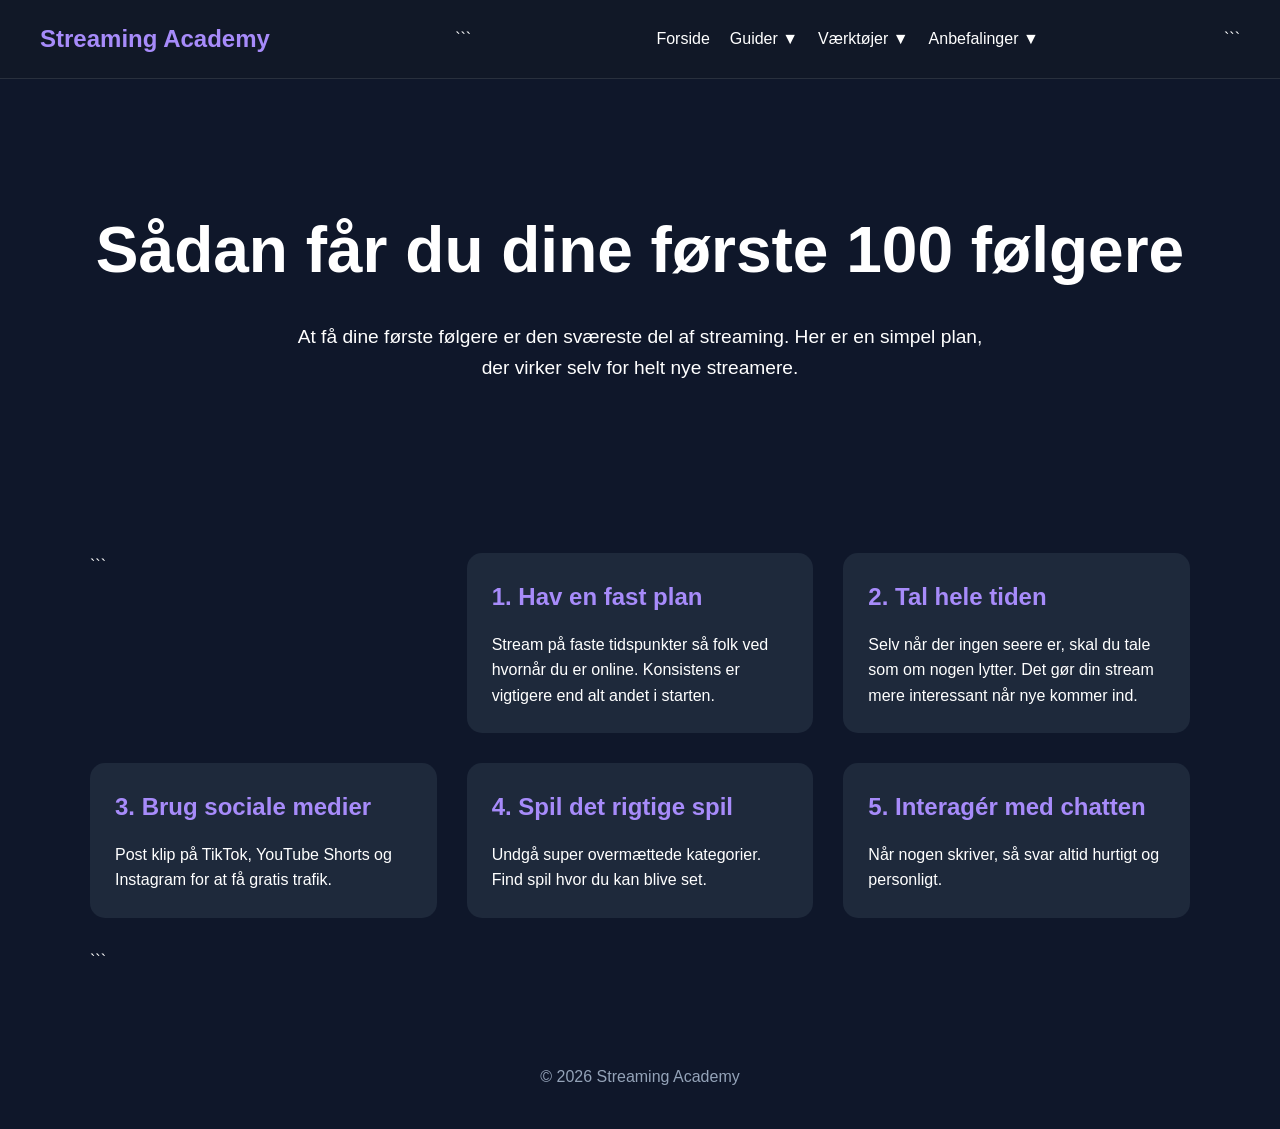
==== 100-foelgere.html @ 8b01aa16 "Add files via upload" ====
<!DOCTYPE html>

<html lang="da">
<head>
    <meta charset="UTF-8">
    <meta name="viewport" content="width=device-width, initial-scale=1.0">
    <title>Første 100 Følgere</title>
    <link rel="stylesheet" href="style.css">
</head>
<body>

<header>
    <div class="logo">Streaming Academy</div>

```
<nav>
    <a href="index.html">Forside</a>

    <div class="dropdown">
        <button class="dropbtn">Guider ▼</button>
        <div class="dropdown-content">
            <a href="100-foelgere.html">Første 100 Følgere</a>
            <a href="thumbnails.html">Thumbnails</a>
            <a href="stream-setup.html">Stream Setup</a>
            <a href="obs-guide.html">OBS Guide</a>
        </div>
    </div>

    <div class="dropdown">
        <button class="dropbtn">Værktøjer ▼</button>
        <div class="dropdown-content">
            <a href="streamnavn.html">Streamnavn Generator</a>
            <a href="contentideer.html">Content Idéer</a>
            <a href="bitrate-kalkulator.html">Bitrate Kalkulator</a>
            <a href="mikrofontest.html">Mikrofon Test</a>
        </div>
    </div>

    <div class="dropdown">
        <button class="dropbtn">Anbefalinger ▼</button>
        <div class="dropdown-content">
            <a href="webcams.html">Webcams</a>
            <a href="mikrofoner.html">Mikrofoner</a>
        </div>
    </div>
</nav>
```

</header>

<section class="hero">
    <h1>Sådan får du dine første 100 følgere</h1>
    <p>
        At få dine første følgere er den sværeste del af streaming.
        Her er en simpel plan, der virker selv for helt nye streamere.
    </p>
</section>

<section class="cards">

```
<div class="card">
    <h2>1. Hav en fast plan</h2>
    <p>
        Stream på faste tidspunkter så folk ved hvornår du er online.
        Konsistens er vigtigere end alt andet i starten.
    </p>
</div>

<div class="card">
    <h2>2. Tal hele tiden</h2>
    <p>
        Selv når der ingen seere er, skal du tale som om nogen lytter.
        Det gør din stream mere interessant når nye kommer ind.
    </p>
</div>

<div class="card">
    <h2>3. Brug sociale medier</h2>
    <p>
        Post klip på TikTok, YouTube Shorts og Instagram for at få gratis trafik.
    </p>
</div>

<div class="card">
    <h2>4. Spil det rigtige spil</h2>
    <p>
        Undgå super overmættede kategorier. Find spil hvor du kan blive set.
    </p>
</div>

<div class="card">
    <h2>5. Interagér med chatten</h2>
    <p>
        Når nogen skriver, så svar altid hurtigt og personligt.
    </p>
</div>
```

</section>

<footer>
    <p>© 2026 Streaming Academy</p>
</footer>

</body>
</html>
---- style.css ----
*{
margin:0;
padding:0;
box-sizing:border-box;
font-family:Arial,sans-serif;
}

html{
scroll-behavior:smooth;
}

body{
background:#0f172a;
color:white;
line-height:1.6;
}

header{
position:sticky;
top:0;
z-index:1000;
background:#111827;
display:flex;
justify-content:space-between;
align-items:center;
padding:20px 40px;
border-bottom:1px solid rgba(255,255,255,0.1);
}

.logo{
font-size:1.5rem;
font-weight:bold;
color:#a78bfa;
}

nav{
display:flex;
align-items:center;
gap:20px;
}

nav a{
color:white;
text-decoration:none;
}

.dropdown{
position:relative;
}

.dropbtn{
background:none;
border:none;
color:white;
cursor:pointer;
font-size:1rem;
}

.dropdown-content{
display:none;
position:absolute;
background:#1e293b;
min-width:220px;
border-radius:10px;
overflow:hidden;
box-shadow:0 0 20px rgba(0,0,0,0.4);
}

.dropdown-content a{
display:block;
padding:12px;
color:white;
text-decoration:none;
}

.dropdown-content a:hover

.dropdown:hover .dropdown-content{
display:block;
}

.hero{
text-align:center;
padding:120px 20px;
}

.hero h1{
font-size:4rem;
margin-bottom:20px;
}

.hero p{
max-width:700px;
margin:auto;
font-size:1.2rem;
}

.btn{
display:inline-block;
margin-top:25px;
padding:15px 30px;
background:#7c3aed;
color:white;
text-decoration:none;
border-radius:10px;
transition:.3s;
box-shadow:0 0 15px rgba(124,58,237,.6);
}

.btn:hover{
transform:translateY(-3px);
box-shadow:0 0 30px rgba(124,58,237,1);
}

.cards{
display:grid;
grid-template-columns:repeat(auto-fit,minmax(280px,1fr));
gap:30px;
padding:50px;
max-width:1200px;
margin:auto;
}

.card{
background:#1e293b;
padding:25px;
border-radius:15px;
transition:.3s;
}

.card:hover{
transform:translateY(-5px);
}

.card h2{
color:#a78bfa;
margin-bottom:15px;
}

.admin-section{
text-align:center;
padding:120px 20px;
}

.admin-section h2{
margin-bottom:20px;
color:#a78bfa;
}

footer{
text-align:center;
padding:40px;
color:#94a3b8;
}
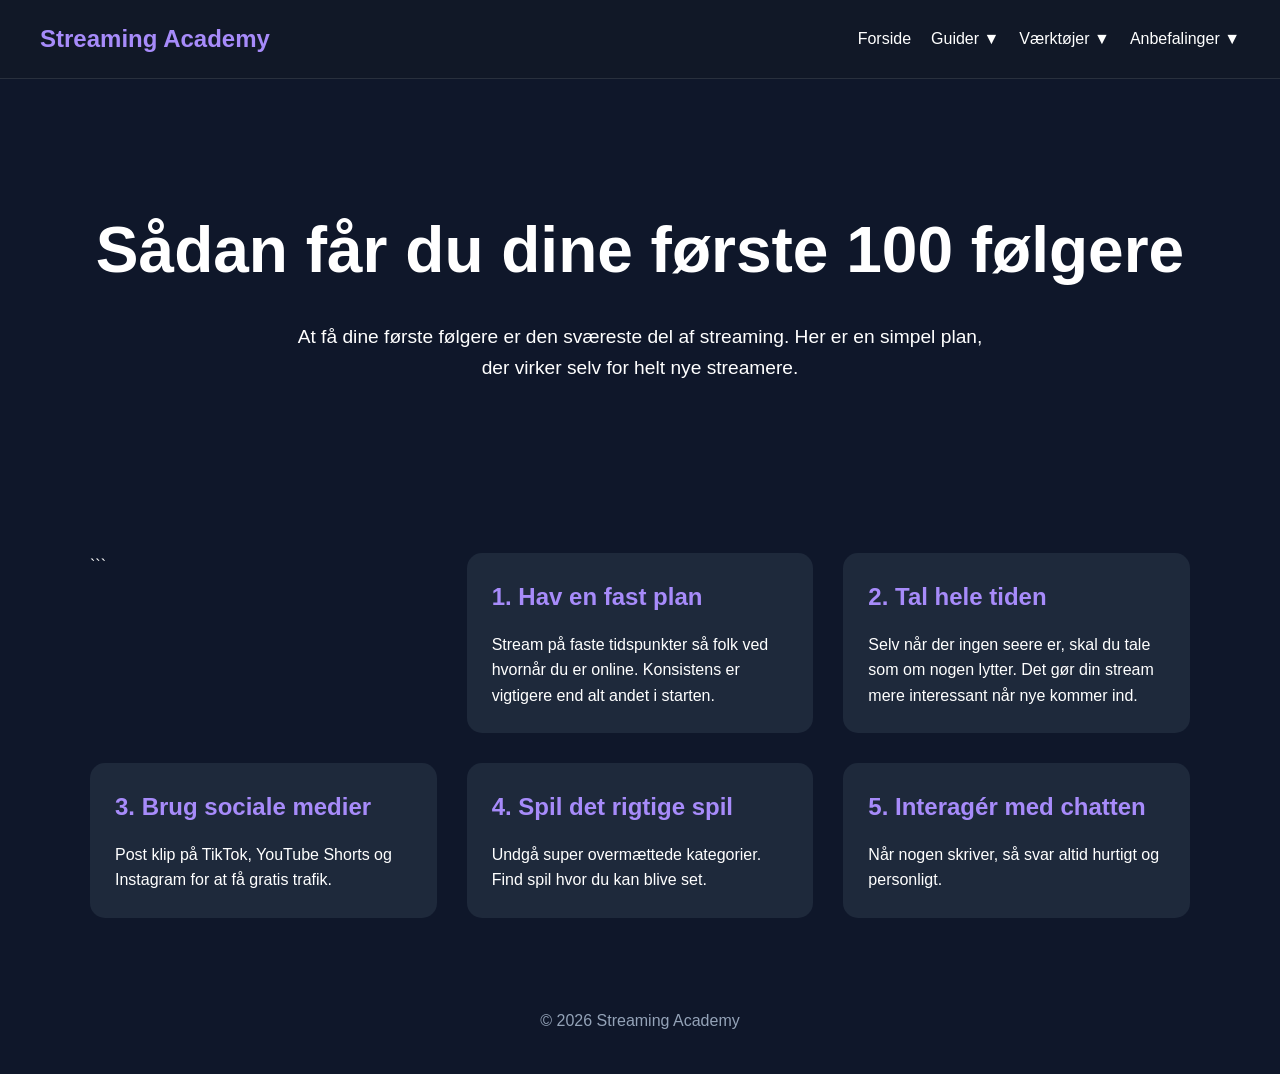
==== commit cd8b853e: "Update 100-foelgere.html" ====
--- a/100-foelgere.html
+++ b/100-foelgere.html
@@ -12,7 +12,7 @@
 <header>
     <div class="logo">Streaming Academy</div>
 
-```
+
 <nav>
     <a href="index.html">Forside</a>
 
@@ -44,7 +44,7 @@
         </div>
     </div>
 </nav>
-```
+
 
 </header>
 
@@ -95,7 +95,7 @@
         Når nogen skriver, så svar altid hurtigt og personligt.
     </p>
 </div>
-```
+
 
 </section>
 
